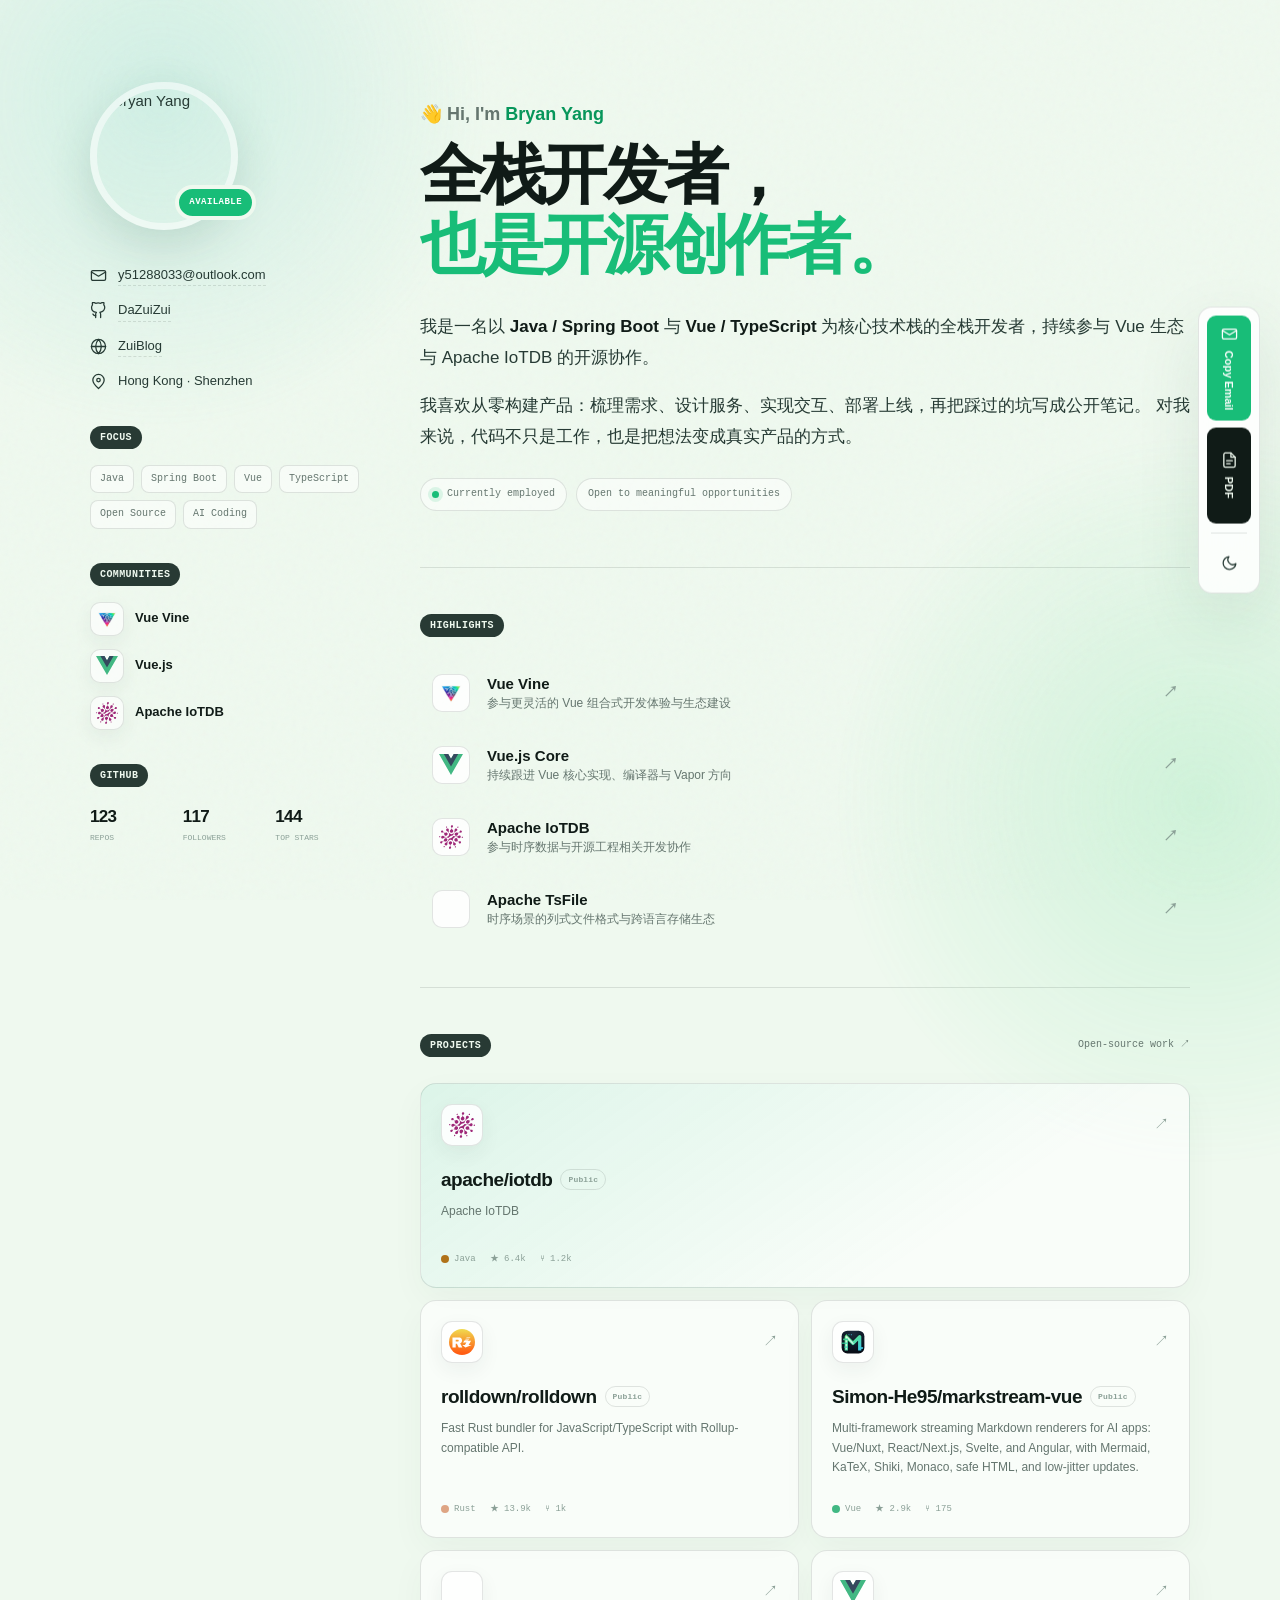
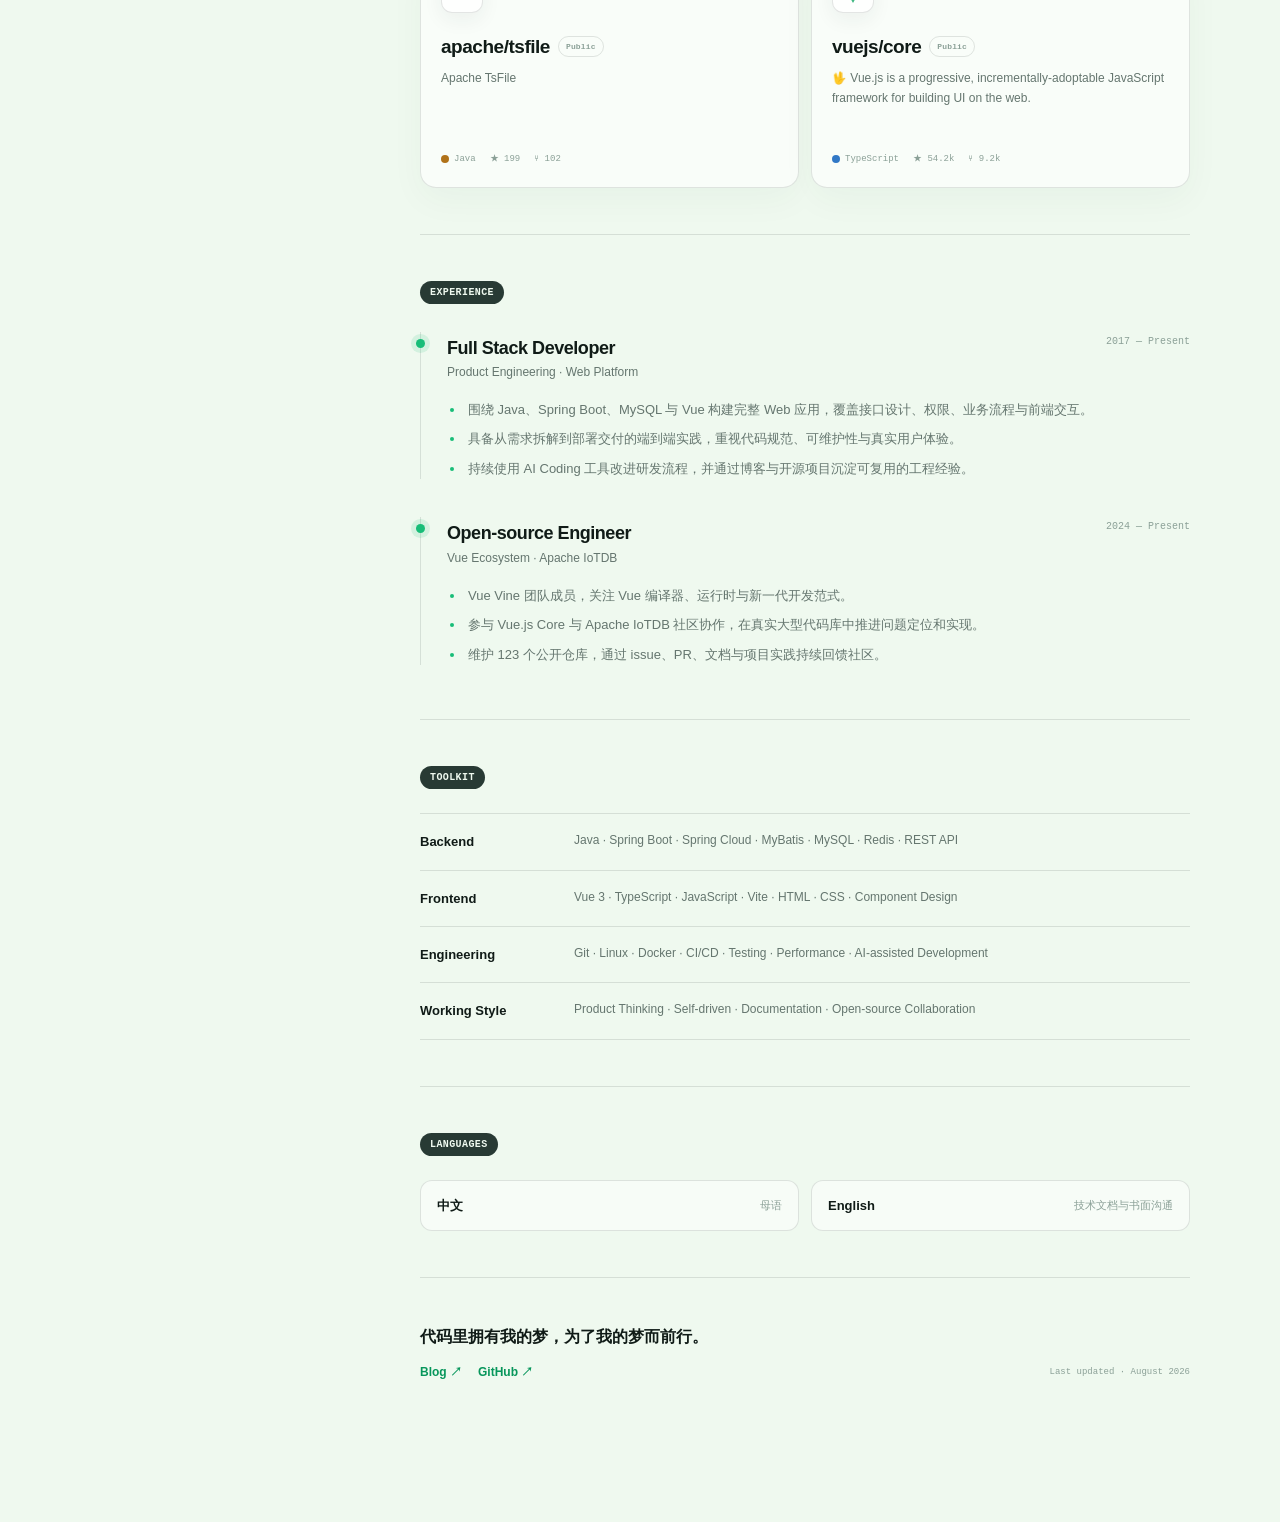
==== resume/index.html @ cf619bc3 "feat: add personal resume page" ====
<!--
    Licensed to the Apache Software Foundation (ASF) under one
    or more contributor license agreements. See the NOTICE file
    distributed with this work for additional information
    regarding copyright ownership. The ASF licenses this file
    to you under the Apache License, Version 2.0 (the
    "License"); you may not use this file except in compliance
    with the License. You may obtain a copy of the License at

        http://www.apache.org/licenses/LICENSE-2.0

    Unless required by applicable law or agreed to in writing,
    software distributed under the License is distributed on an
    "AS IS" BASIS, WITHOUT WARRANTIES OR CONDITIONS OF ANY
    KIND, either express or implied. See the License for the
    specific language governing permissions and limitations
    under the License.
-->
<!DOCTYPE html>
<html lang="zh-CN">
<head>
    <meta charset="UTF-8">
    <meta name="viewport" content="width=device-width, initial-scale=1.0">
    <meta name="description" content="Bryan Yang（DaZuiZui）的全栈开发与开源贡献简历。">
    <meta name="theme-color" content="#eff9ef">
    <meta property="og:title" content="Bryan Yang · Resume">
    <meta property="og:description" content="Full Stack Developer · Open-source Engineer">
    <title>Bryan Yang · Resume</title>
    <link rel="stylesheet" href="styles.css?v=7">
</head>
<body>
    <div class="ambient ambient-one" aria-hidden="true"></div>
    <div class="ambient ambient-two" aria-hidden="true"></div>

    <div class="resume-shell">
        <aside class="profile-column" aria-label="个人资料">
            <div class="avatar-wrap">
                <img
                    class="avatar"
                    src="https://avatars.githubusercontent.com/u/66861267?v=4"
                    alt="Bryan Yang"
                    width="160"
                    height="160"
                >
                <span class="availability" title="Open to interesting ideas">Available</span>
            </div>

            <div class="identity-mobile">
                <p class="hello">👋 Hi, I'm <strong>Bryan Yang</strong></p>
                <h1>全栈开发者，<br><span>也是开源创作者。</span></h1>
            </div>

            <nav class="contact-list" aria-label="联系方式">
                <a href="mailto:y51288033@outlook.com">
                    <svg aria-hidden="true"><use href="#icon-mail"></use></svg>
                    <span>y51288033@outlook.com</span>
                </a>
                <a href="https://github.com/DaZuiZui" target="_blank" rel="noreferrer">
                    <svg aria-hidden="true"><use href="#icon-github"></use></svg>
                    <span>DaZuiZui</span>
                </a>
                <a href="https://dazuizui.github.io/ZuiBlog2/" target="_blank" rel="noreferrer">
                    <svg aria-hidden="true"><use href="#icon-globe"></use></svg>
                    <span>ZuiBlog</span>
                </a>
                <span>
                    <svg aria-hidden="true"><use href="#icon-map"></use></svg>
                    <span>Hong Kong · Shenzhen</span>
                </span>
            </nav>

            <section class="side-section">
                <h2 class="pill-title">Focus</h2>
                <div class="tag-cloud">
                    <span>Java</span>
                    <span>Spring Boot</span>
                    <span>Vue</span>
                    <span>TypeScript</span>
                    <span>Open Source</span>
                    <span>AI Coding</span>
                </div>
            </section>

            <section class="side-section">
                <h2 class="pill-title">Communities</h2>
                <div class="community-list">
                    <a href="https://github.com/vue-vine" target="_blank" rel="noreferrer">
                        <span class="community-logo"><img src="assets/logos/vue-vine.png" alt="Vue Vine logo"></span>
                        <span><strong>Vue Vine</strong></span>
                    </a>
                    <a href="https://github.com/vuejs/core" target="_blank" rel="noreferrer">
                        <span class="community-logo"><img src="assets/logos/vue.svg" alt="Vue.js logo"></span>
                        <span><strong>Vue.js</strong></span>
                    </a>
                    <a href="https://github.com/apache/iotdb" target="_blank" rel="noreferrer">
                        <span class="community-logo"><img src="assets/logos/iotdb.svg" alt="Apache IoTDB logo"></span>
                        <span><strong>Apache IoTDB</strong></span>
                    </a>
                </div>
            </section>

            <section class="side-section stats-section" aria-label="GitHub 数据">
                <h2 class="pill-title">GitHub</h2>
                <div class="mini-stats">
                    <div><strong>123</strong><span>Repos</span></div>
                    <div><strong>117</strong><span>Followers</span></div>
                    <div><strong>144</strong><span>Top stars</span></div>
                </div>
            </section>
        </aside>

        <main class="resume-content">
            <header class="intro reveal">
                <p class="hello">👋 Hi, I'm <strong>Bryan Yang</strong></p>
                <h1>全栈开发者，<br><span>也是开源创作者。</span></h1>
                <div class="intro-copy">
                    <p>
                        我是一名以 <strong>Java / Spring Boot</strong> 与 <strong>Vue / TypeScript</strong>
                        为核心技术栈的全栈开发者，持续参与 Vue 生态与 Apache IoTDB 的开源协作。
                    </p>
                    <p>
                        我喜欢从零构建产品：梳理需求、设计服务、实现交互、部署上线，再把踩过的坑写成公开笔记。
                        对我来说，代码不只是工作，也是把想法变成真实产品的方式。
                    </p>
                </div>
                <div class="intro-badges">
                    <span><i></i>Currently employed</span>
                    <span>Open to meaningful opportunities</span>
                </div>
            </header>

            <section class="resume-section reveal" id="updates">
                <h2 class="pill-title">Highlights</h2>
                <div class="highlight-list">
                    <a class="highlight-item" href="https://github.com/vue-vine" target="_blank" rel="noreferrer">
                        <span class="highlight-icon"><img src="assets/logos/vue-vine.png" alt="Vue Vine logo"></span>
                        <span>
                            <strong>Vue Vine</strong>
                            <small>参与更灵活的 Vue 组合式开发体验与生态建设</small>
                        </span>
                        <b>↗</b>
                    </a>
                    <a class="highlight-item" href="https://github.com/vuejs/core" target="_blank" rel="noreferrer">
                        <span class="highlight-icon"><img src="assets/logos/vue.svg" alt="Vue.js logo"></span>
                        <span>
                            <strong>Vue.js Core</strong>
                            <small>持续跟进 Vue 核心实现、编译器与 Vapor 方向</small>
                        </span>
                        <b>↗</b>
                    </a>
                    <a class="highlight-item" href="https://github.com/apache/iotdb" target="_blank" rel="noreferrer">
                        <span class="highlight-icon"><img src="assets/logos/iotdb.svg" alt="Apache IoTDB logo"></span>
                        <span>
                            <strong>Apache IoTDB</strong>
                            <small>参与时序数据与开源工程相关开发协作</small>
                        </span>
                        <b>↗</b>
                    </a>
                    <a class="highlight-item" href="https://github.com/apache/tsfile" target="_blank" rel="noreferrer">
                        <span class="highlight-icon"><img src="assets/logos/tsfile-mark.svg" alt="Apache TsFile logo"></span>
                        <span>
                            <strong>Apache TsFile</strong>
                            <small>时序场景的列式文件格式与跨语言存储生态</small>
                        </span>
                        <b>↗</b>
                    </a>
                </div>
            </section>

            <section class="resume-section reveal" id="projects">
                <div class="section-heading-row">
                    <h2 class="pill-title">Projects</h2>
                    <a href="https://github.com/DaZuiZui" target="_blank" rel="noreferrer">Open-source work ↗</a>
                </div>

                <div class="project-grid">
                    <a class="project-card featured-project project-card-wide" href="https://github.com/apache/iotdb" target="_blank" rel="noreferrer">
                        <div class="project-topline">
                            <span class="project-mark"><img src="assets/logos/iotdb.svg" alt="Apache IoTDB logo"></span>
                            <span class="project-arrow">↗</span>
                        </div>
                        <h3>apache/iotdb <span class="public-badge">Public</span></h3>
                        <p>Apache IoTDB</p>
                        <div class="project-meta">
                            <span><i class="language-dot java"></i>Java</span>
                            <span>★ 6.4k</span>
                            <span>⑂ 1.2k</span>
                        </div>
                    </a>

                    <a class="project-card" href="https://github.com/rolldown/rolldown" target="_blank" rel="noreferrer">
                        <div class="project-topline">
                            <span class="project-mark"><img src="assets/logos/rolldown.svg" alt="Rolldown logo"></span>
                            <span class="project-arrow">↗</span>
                        </div>
                        <h3>rolldown/rolldown <span class="public-badge">Public</span></h3>
                        <p>Fast Rust bundler for JavaScript/TypeScript with Rollup-compatible API.</p>
                        <div class="project-meta">
                            <span><i class="language-dot rust"></i>Rust</span>
                            <span>★ 13.9k</span>
                            <span>⑂ 1k</span>
                        </div>
                    </a>

                    <a class="project-card" href="https://github.com/Simon-He95/markstream-vue" target="_blank" rel="noreferrer">
                        <div class="project-topline">
                            <span class="project-mark"><img src="assets/logos/markstream.svg" alt="Markstream logo"></span>
                            <span class="project-arrow">↗</span>
                        </div>
                        <h3>Simon-He95/markstream-vue <span class="public-badge">Public</span></h3>
                        <p>Multi-framework streaming Markdown renderers for AI apps: Vue/Nuxt, React/Next.js, Svelte, and Angular, with Mermaid, KaTeX, Shiki, Monaco, safe HTML, and low-jitter updates.</p>
                        <div class="project-meta">
                            <span><i class="language-dot vue"></i>Vue</span>
                            <span>★ 2.9k</span>
                            <span>⑂ 175</span>
                        </div>
                    </a>

                    <a class="project-card" href="https://github.com/apache/tsfile" target="_blank" rel="noreferrer">
                        <div class="project-topline">
                            <span class="project-mark"><img src="assets/logos/tsfile-mark.svg" alt="Apache TsFile logo"></span>
                            <span class="project-arrow">↗</span>
                        </div>
                        <h3>apache/tsfile <span class="public-badge">Public</span></h3>
                        <p>Apache TsFile</p>
                        <div class="project-meta">
                            <span><i class="language-dot java"></i>Java</span>
                            <span>★ 199</span>
                            <span>⑂ 102</span>
                        </div>
                    </a>

                    <a class="project-card" href="https://github.com/vuejs/core" target="_blank" rel="noreferrer">
                        <div class="project-topline">
                            <span class="project-mark"><img src="assets/logos/vue.svg" alt="Vue.js logo"></span>
                            <span class="project-arrow">↗</span>
                        </div>
                        <h3>vuejs/core <span class="public-badge">Public</span></h3>
                        <p>🖖 Vue.js is a progressive, incrementally-adoptable JavaScript framework for building UI on the web.</p>
                        <div class="project-meta">
                            <span><i class="language-dot typescript"></i>TypeScript</span>
                            <span>★ 54.2k</span>
                            <span>⑂ 9.2k</span>
                        </div>
                    </a>
                </div>
            </section>

            <section class="resume-section reveal" id="experience">
                <h2 class="pill-title">Experience</h2>
                <article class="timeline-item">
                    <div class="timeline-head">
                        <div>
                            <h3>Full Stack Developer</h3>
                            <p>Product Engineering · Web Platform</p>
                        </div>
                        <time>2017 — Present</time>
                    </div>
                    <ul>
                        <li>围绕 Java、Spring Boot、MySQL 与 Vue 构建完整 Web 应用，覆盖接口设计、权限、业务流程与前端交互。</li>
                        <li>具备从需求拆解到部署交付的端到端实践，重视代码规范、可维护性与真实用户体验。</li>
                        <li>持续使用 AI Coding 工具改进研发流程，并通过博客与开源项目沉淀可复用的工程经验。</li>
                    </ul>
                </article>
                <article class="timeline-item">
                    <div class="timeline-head">
                        <div>
                            <h3>Open-source Engineer</h3>
                            <p>Vue Ecosystem · Apache IoTDB</p>
                        </div>
                        <time>2024 — Present</time>
                    </div>
                    <ul>
                        <li>Vue Vine 团队成员，关注 Vue 编译器、运行时与新一代开发范式。</li>
                        <li>参与 Vue.js Core 与 Apache IoTDB 社区协作，在真实大型代码库中推进问题定位和实现。</li>
                        <li>维护 123 个公开仓库，通过 issue、PR、文档与项目实践持续回馈社区。</li>
                    </ul>
                </article>
            </section>

            <section class="resume-section reveal" id="skills">
                <h2 class="pill-title">Toolkit</h2>
                <div class="skill-groups">
                    <div>
                        <h3>Backend</h3>
                        <p>Java · Spring Boot · Spring Cloud · MyBatis · MySQL · Redis · REST API</p>
                    </div>
                    <div>
                        <h3>Frontend</h3>
                        <p>Vue 3 · TypeScript · JavaScript · Vite · HTML · CSS · Component Design</p>
                    </div>
                    <div>
                        <h3>Engineering</h3>
                        <p>Git · Linux · Docker · CI/CD · Testing · Performance · AI-assisted Development</p>
                    </div>
                    <div>
                        <h3>Working Style</h3>
                        <p>Product Thinking · Self-driven · Documentation · Open-source Collaboration</p>
                    </div>
                </div>
            </section>

            <section class="resume-section reveal" id="languages">
                <h2 class="pill-title">Languages</h2>
                <div class="language-list">
                    <div><strong>中文</strong><span>母语</span></div>
                    <div><strong>English</strong><span>技术文档与书面沟通</span></div>
                </div>
            </section>

            <footer class="resume-footer reveal">
                <p>代码里拥有我的梦，为了我的梦而前行。</p>
                <div>
                    <a href="https://dazuizui.github.io/ZuiBlog2/" target="_blank" rel="noreferrer">Blog ↗</a>
                    <a href="https://github.com/DaZuiZui" target="_blank" rel="noreferrer">GitHub ↗</a>
                </div>
                <small>Last updated · August 2026</small>
            </footer>
        </main>
    </div>

    <div class="floating-actions" aria-label="简历操作">
        <button class="action-copy" type="button" id="copy-email">
            <svg aria-hidden="true"><use href="#icon-mail"></use></svg>
            <span>Copy Email</span>
        </button>
        <button class="action-print" type="button" id="print-resume">
            <svg aria-hidden="true"><use href="#icon-file"></use></svg>
            <span>PDF</span>
        </button>
        <span class="action-divider" aria-hidden="true"></span>
        <button class="action-theme" type="button" id="toggle-theme" aria-label="切换深浅主题">
            <svg class="moon-icon" aria-hidden="true"><use href="#icon-moon"></use></svg>
            <svg class="sun-icon" aria-hidden="true"><use href="#icon-sun"></use></svg>
        </button>
    </div>

    <div class="toast" id="toast" role="status" aria-live="polite"></div>

    <svg class="svg-defs" aria-hidden="true" focusable="false">
        <symbol id="icon-mail" viewBox="0 0 24 24"><path d="M4 5h16a2 2 0 0 1 2 2v10a2 2 0 0 1-2 2H4a2 2 0 0 1-2-2V7a2 2 0 0 1 2-2Z"/><path d="m22 7-10 6L2 7"/></symbol>
        <symbol id="icon-github" viewBox="0 0 24 24"><path d="M15 22v-4a4.8 4.8 0 0 0-1-3.5c3.3-.4 6.8-1.6 6.8-7A5.4 5.4 0 0 0 19.4 4 5 5 0 0 0 19.3.5S18.2.1 15 1.8a13.4 13.4 0 0 0-7 0C4.8.1 3.7.5 3.7.5A5 5 0 0 0 3.6 4a5.4 5.4 0 0 0-1.4 3.7c0 5.3 3.5 6.5 6.8 6.9A4.8 4.8 0 0 0 8 18v4"/><path d="M8 19c-3 .9-3-1.5-4-2"/></symbol>
        <symbol id="icon-globe" viewBox="0 0 24 24"><circle cx="12" cy="12" r="10"/><path d="M2 12h20M12 2a15.3 15.3 0 0 1 4 10 15.3 15.3 0 0 1-4 10 15.3 15.3 0 0 1-4-10 15.3 15.3 0 0 1 4-10Z"/></symbol>
        <symbol id="icon-map" viewBox="0 0 24 24"><path d="M20 10c0 5-8 12-8 12S4 15 4 10a8 8 0 1 1 16 0Z"/><circle cx="12" cy="10" r="2.5"/></symbol>
        <symbol id="icon-file" viewBox="0 0 24 24"><path d="M14 2H6a2 2 0 0 0-2 2v16a2 2 0 0 0 2 2h12a2 2 0 0 0 2-2V8Z"/><path d="M14 2v6h6M8 13h8M8 17h5"/></symbol>
        <symbol id="icon-moon" viewBox="0 0 24 24"><path d="M21 12.8A9 9 0 1 1 11.2 3 7 7 0 0 0 21 12.8Z"/></symbol>
        <symbol id="icon-sun" viewBox="0 0 24 24"><circle cx="12" cy="12" r="4"/><path d="M12 2v2M12 20v2M4.9 4.9l1.4 1.4M17.7 17.7l1.4 1.4M2 12h2M20 12h2M4.9 19.1l1.4-1.4M17.7 6.3l1.4-1.4"/></symbol>
    </svg>

    <script src="script.js"></script>
</body>
</html>
---- resume/styles.css ----
/*
 * Licensed to the Apache Software Foundation (ASF) under one
 * or more contributor license agreements. See the NOTICE file
 * distributed with this work for additional information
 * regarding copyright ownership. The ASF licenses this file
 * to you under the Apache License, Version 2.0 (the
 * "License"); you may not use this file except in compliance
 * with the License. You may obtain a copy of the License at
 *
 *     http://www.apache.org/licenses/LICENSE-2.0
 *
 * Unless required by applicable law or agreed to in writing,
 * software distributed under the License is distributed on an
 * "AS IS" BASIS, WITHOUT WARRANTIES OR CONDITIONS OF ANY
 * KIND, either express or implied. See the License for the
 * specific language governing permissions and limitations
 * under the License.
 */

:root {
    color-scheme: light;
    --bg: #eff9ef;
    --bg-soft: rgba(255, 255, 255, 0.5);
    --surface: rgba(255, 255, 255, 0.62);
    --surface-strong: rgba(255, 255, 255, 0.84);
    --ink: #263a34;
    --ink-strong: #101b17;
    --muted: #65766f;
    --faint: #8ba097;
    --line: rgba(38, 58, 52, 0.13);
    --accent: #18bd78;
    --accent-strong: #07965b;
    --accent-soft: rgba(24, 189, 120, 0.13);
    --chip: #283a34;
    --shadow: 0 22px 65px rgba(28, 75, 57, 0.1);
    --radius: 16px;
    --font: Inter, ui-sans-serif, -apple-system, BlinkMacSystemFont, "Segoe UI", "PingFang SC", "Microsoft YaHei", sans-serif;
    --mono: "SFMono-Regular", Consolas, "Liberation Mono", monospace;
}

html[data-theme="dark"] {
    color-scheme: dark;
    --bg: #111c18;
    --bg-soft: rgba(24, 39, 34, 0.68);
    --surface: rgba(29, 48, 41, 0.74);
    --surface-strong: rgba(35, 56, 48, 0.96);
    --ink: #c9d8d2;
    --ink-strong: #f2faf6;
    --muted: #93a89f;
    --faint: #6d8179;
    --line: rgba(226, 244, 236, 0.12);
    --accent: #44dc9d;
    --accent-strong: #62e8b0;
    --accent-soft: rgba(68, 220, 157, 0.12);
    --chip: #e5f4ed;
    --shadow: 0 22px 65px rgba(0, 0, 0, 0.24);
}

* {
    box-sizing: border-box;
    margin: 0;
    padding: 0;
}

html {
    scroll-behavior: smooth;
}

body {
    min-height: 100vh;
    overflow-x: hidden;
    background: var(--bg);
    color: var(--ink);
    font-family: var(--font);
    font-size: 15px;
    line-height: 1.65;
    -webkit-font-smoothing: antialiased;
    transition: background 220ms ease, color 220ms ease;
}

body::before {
    content: "";
    position: fixed;
    inset: 0;
    z-index: -3;
    opacity: 0.36;
    background-image: url("data:image/svg+xml,%3Csvg viewBox='0 0 220 220' xmlns='http://www.w3.org/2000/svg'%3E%3Cfilter id='n'%3E%3CfeTurbulence type='fractalNoise' baseFrequency='.78' numOctaves='3' stitchTiles='stitch'/%3E%3C/filter%3E%3Crect width='100%25' height='100%25' filter='url(%23n)' opacity='.09'/%3E%3C/svg%3E");
    pointer-events: none;
}

::selection {
    background: var(--accent);
    color: #fff;
}

a {
    color: inherit;
}

button,
a {
    -webkit-tap-highlight-color: transparent;
}

button {
    font: inherit;
}

.ambient {
    position: fixed;
    z-index: -2;
    border-radius: 50%;
    filter: blur(1px);
    pointer-events: none;
}

.ambient-one {
    width: 680px;
    height: 680px;
    top: -240px;
    left: -180px;
    background: radial-gradient(circle, rgba(103, 207, 195, 0.22), transparent 68%);
}

.ambient-two {
    width: 760px;
    height: 760px;
    right: -300px;
    bottom: -280px;
    background: radial-gradient(circle, rgba(86, 220, 136, 0.2), transparent 68%);
}

.resume-shell {
    width: min(calc(100% - 48px), 1100px);
    margin: 0 auto;
    display: grid;
    grid-template-columns: 270px minmax(0, 1fr);
    gap: 60px;
    padding: 82px 0 140px;
}

.profile-column {
    position: sticky;
    top: 54px;
    align-self: start;
    display: flex;
    flex-direction: column;
    gap: 34px;
}

.avatar-wrap {
    position: relative;
    width: fit-content;
}

.avatar {
    width: 148px;
    height: 148px;
    display: block;
    object-fit: cover;
    border: 7px solid rgba(255, 255, 255, 0.52);
    border-radius: 50%;
    box-shadow: 0 16px 45px rgba(29, 88, 67, 0.16);
}

.availability {
    position: absolute;
    right: -18px;
    bottom: 10px;
    padding: 6px 10px;
    border: 4px solid var(--bg);
    border-radius: 999px;
    background: var(--accent);
    color: #fff;
    font-family: var(--mono);
    font-size: 9px;
    font-weight: 700;
    letter-spacing: 0.05em;
    text-transform: uppercase;
}

.identity-mobile {
    display: none;
}

.contact-list {
    display: flex;
    flex-direction: column;
    gap: 13px;
}

.contact-list a,
.contact-list > span {
    width: fit-content;
    display: flex;
    align-items: center;
    gap: 11px;
    color: var(--ink);
    text-decoration: none;
    font-size: 13px;
}

.contact-list a span {
    border-bottom: 1px dashed var(--line);
    transition: border-color 180ms ease, color 180ms ease;
}

.contact-list a:hover span {
    border-color: var(--accent);
    color: var(--accent-strong);
}

.contact-list svg,
.floating-actions svg {
    width: 17px;
    height: 17px;
    flex: 0 0 auto;
    fill: none;
    stroke: currentColor;
    stroke-linecap: round;
    stroke-linejoin: round;
    stroke-width: 1.8;
}

.side-section {
    display: flex;
    flex-direction: column;
    gap: 16px;
}

.pill-title {
    width: fit-content;
    padding: 5px 10px;
    border-radius: 999px;
    background: var(--chip);
    color: var(--bg);
    font-family: var(--mono);
    font-size: 10px;
    font-weight: 700;
    line-height: 1.3;
    letter-spacing: 0.04em;
    text-transform: uppercase;
}

html[data-theme="dark"] .pill-title {
    color: #17231e;
}

.tag-cloud {
    display: flex;
    flex-wrap: wrap;
    gap: 7px;
}

.tag-cloud span {
    padding: 5px 9px;
    border: 1px solid var(--line);
    border-radius: 8px;
    background: var(--bg-soft);
    color: var(--muted);
    font-family: var(--mono);
    font-size: 10px;
}

.community-list {
    display: flex;
    flex-direction: column;
    gap: 13px;
}

.community-list a {
    width: fit-content;
    display: flex;
    align-items: center;
    gap: 11px;
    text-decoration: none;
}

.community-logo {
    width: 34px;
    height: 34px;
    display: grid;
    place-items: center;
    flex: 0 0 auto;
    padding: 5px;
    overflow: hidden;
    border: 1px solid var(--line);
    border-radius: 10px;
    background: var(--surface);
    box-shadow: 0 7px 20px rgba(38, 58, 52, 0.06);
}

.community-logo img,
.highlight-icon img,
.project-mark img {
    width: 100%;
    height: 100%;
    display: block;
    object-fit: contain;
}

.community-list a > span:last-child {
    display: flex;
    flex-direction: column;
    line-height: 1.3;
}

.community-list strong {
    color: var(--ink-strong);
    font-size: 13px;
}

.community-list small {
    color: var(--faint);
    font-family: var(--mono);
    font-size: 9px;
}

.mini-stats {
    display: grid;
    grid-template-columns: repeat(3, 1fr);
    gap: 8px;
}

.mini-stats div {
    min-width: 0;
}

.mini-stats strong,
.mini-stats span {
    display: block;
}

.mini-stats strong {
    color: var(--ink-strong);
    font-size: 17px;
    letter-spacing: -0.04em;
}

.mini-stats span {
    color: var(--faint);
    font-family: var(--mono);
    font-size: 8px;
    text-transform: uppercase;
}

.resume-content {
    min-width: 0;
}

.intro {
    padding: 18px 0 56px;
}

.hello {
    color: var(--muted);
    font-size: 18px;
    font-weight: 650;
}

.hello strong {
    color: var(--accent-strong);
}

.intro h1,
.identity-mobile h1 {
    margin-top: 10px;
    color: var(--ink-strong);
    font-size: clamp(44px, 5.1vw, 68px);
    font-weight: 800;
    line-height: 1.08;
    letter-spacing: -0.06em;
}

.intro h1 span,
.identity-mobile h1 span {
    color: var(--accent);
}

.intro-copy {
    max-width: 770px;
    margin-top: 30px;
    color: var(--ink);
    font-size: 17px;
    line-height: 1.85;
}

.intro-copy p + p {
    margin-top: 16px;
}

.intro-copy strong {
    color: var(--ink-strong);
}

.intro-badges {
    display: flex;
    flex-wrap: wrap;
    gap: 9px;
    margin-top: 26px;
}

.intro-badges span {
    display: inline-flex;
    align-items: center;
    gap: 8px;
    padding: 7px 11px;
    border: 1px solid var(--line);
    border-radius: 999px;
    background: var(--bg-soft);
    color: var(--muted);
    font-family: var(--mono);
    font-size: 10px;
}

.intro-badges i {
    width: 7px;
    height: 7px;
    border-radius: 50%;
    background: var(--accent);
    box-shadow: 0 0 0 4px var(--accent-soft);
}

.resume-section {
    padding: 46px 0;
    border-top: 1px solid var(--line);
}

.section-heading-row {
    display: flex;
    align-items: center;
    justify-content: space-between;
    gap: 20px;
}

.section-heading-row > a {
    color: var(--muted);
    text-decoration: none;
    font-family: var(--mono);
    font-size: 10px;
}

.section-heading-row > a:hover {
    color: var(--accent-strong);
}

.highlight-list {
    display: flex;
    flex-direction: column;
    gap: 9px;
    margin-top: 24px;
}

.highlight-item {
    display: grid;
    grid-template-columns: 42px 1fr auto;
    align-items: center;
    gap: 13px;
    padding: 12px;
    border-radius: 13px;
    color: inherit;
    text-decoration: none;
    transition: background 180ms ease, transform 180ms ease;
}

.highlight-item:hover {
    background: var(--surface);
    transform: translateX(3px);
}

.highlight-icon {
    width: 38px;
    height: 38px;
    display: grid;
    place-items: center;
    padding: 6px;
    overflow: hidden;
    border: 1px solid var(--line);
    border-radius: 10px;
    background: var(--surface-strong);
}

.highlight-item > span:nth-child(2) {
    display: flex;
    flex-direction: column;
    line-height: 1.45;
}

.highlight-item strong {
    color: var(--ink-strong);
    font-size: 15px;
}

.highlight-item small {
    color: var(--muted);
    font-size: 12px;
}

.highlight-item b {
    color: var(--faint);
    font-size: 15px;
    transition: color 180ms ease, transform 180ms ease;
}

.highlight-item:hover b {
    color: var(--accent);
    transform: translate(2px, -2px);
}

.project-grid {
    display: grid;
    grid-template-columns: repeat(2, minmax(0, 1fr));
    gap: 12px;
    margin-top: 26px;
}

.project-card {
    min-height: 238px;
    display: flex;
    flex-direction: column;
    padding: 20px;
    overflow: hidden;
    border: 1px solid var(--line);
    border-radius: var(--radius);
    background: var(--surface);
    color: inherit;
    text-decoration: none;
    box-shadow: 0 12px 35px rgba(29, 76, 60, 0.04);
    transition: transform 200ms ease, box-shadow 200ms ease, border-color 200ms ease;
}

.project-card:hover {
    border-color: rgba(24, 189, 120, 0.4);
    box-shadow: var(--shadow);
    transform: translateY(-4px);
}

.project-card-wide {
    min-height: 205px;
    grid-column: 1 / -1;
}

.featured-project {
    background:
        linear-gradient(145deg, rgba(24, 189, 120, 0.13), transparent 70%),
        var(--surface);
}

.project-topline {
    display: flex;
    align-items: center;
    justify-content: space-between;
}

.project-mark {
    width: 42px;
    height: 42px;
    display: grid;
    place-items: center;
    padding: 7px;
    overflow: hidden;
    border: 1px solid var(--line);
    border-radius: 11px;
    background: var(--surface-strong);
    box-shadow: 0 7px 20px rgba(38, 58, 52, 0.06);
}

.project-arrow {
    color: var(--faint);
    transition: color 180ms ease, transform 180ms ease;
}

.project-card:hover .project-arrow {
    color: var(--accent);
    transform: translate(2px, -2px);
}

.project-card h3 {
    display: flex;
    align-items: center;
    flex-wrap: wrap;
    gap: 8px;
    margin-top: 18px;
    color: var(--ink-strong);
    font-size: 19px;
    letter-spacing: -0.025em;
}

.public-badge {
    padding: 3px 7px;
    border: 1px solid var(--line);
    border-radius: 999px;
    color: var(--faint);
    font-family: var(--mono);
    font-size: 8px;
    font-weight: 600;
    letter-spacing: 0.02em;
}

.project-card p {
    margin-top: 7px;
    color: var(--muted);
    font-size: 12px;
    line-height: 1.65;
}

.project-meta {
    display: flex;
    flex-wrap: wrap;
    gap: 14px;
    margin-top: auto;
    padding-top: 18px;
    color: var(--faint);
    font-family: var(--mono);
    font-size: 9px;
}

.project-meta span {
    display: inline-flex;
    align-items: center;
    gap: 5px;
}

.language-dot {
    width: 8px;
    height: 8px;
    display: inline-block;
    border-radius: 50%;
}

.language-dot.java { background: #b07219; }
.language-dot.vue { background: #41b883; }
.language-dot.rust { background: #dea584; }
.language-dot.typescript { background: #3178c6; }

.timeline-item {
    position: relative;
    margin-top: 28px;
    padding: 2px 0 0 26px;
    border-left: 1px solid var(--line);
}

.timeline-item::before {
    content: "";
    position: absolute;
    top: 7px;
    left: -5px;
    width: 9px;
    height: 9px;
    border-radius: 50%;
    background: var(--accent);
    box-shadow: 0 0 0 5px var(--accent-soft);
}

.timeline-item + .timeline-item {
    margin-top: 38px;
}

.timeline-head {
    display: flex;
    align-items: flex-start;
    justify-content: space-between;
    gap: 22px;
}

.timeline-head h3 {
    color: var(--ink-strong);
    font-size: 18px;
    letter-spacing: -0.025em;
}

.timeline-head p {
    color: var(--muted);
    font-size: 12px;
}

.timeline-head time {
    flex: 0 0 auto;
    color: var(--faint);
    font-family: var(--mono);
    font-size: 10px;
}

.timeline-item ul {
    margin-top: 16px;
    padding-left: 18px;
    color: var(--muted);
}

.timeline-item li {
    margin: 8px 0;
    padding-left: 3px;
    font-size: 13px;
}

.timeline-item li::marker {
    color: var(--accent);
}

.skill-groups {
    margin-top: 24px;
    border-top: 1px solid var(--line);
}

.skill-groups > div {
    display: grid;
    grid-template-columns: 130px 1fr;
    gap: 24px;
    padding: 17px 0;
    border-bottom: 1px solid var(--line);
}

.skill-groups h3 {
    color: var(--ink-strong);
    font-size: 13px;
}

.skill-groups p {
    color: var(--muted);
    font-size: 12px;
}

.language-list {
    display: grid;
    grid-template-columns: repeat(2, minmax(0, 1fr));
    gap: 12px;
    margin-top: 24px;
}

.language-list div {
    display: flex;
    align-items: center;
    justify-content: space-between;
    gap: 15px;
    padding: 14px 16px;
    border: 1px solid var(--line);
    border-radius: 12px;
    background: var(--bg-soft);
}

.language-list strong {
    color: var(--ink-strong);
    font-size: 13px;
}

.language-list span {
    color: var(--faint);
    font-size: 11px;
}

.resume-footer {
    display: flex;
    flex-wrap: wrap;
    align-items: center;
    gap: 12px 24px;
    padding: 46px 0 0;
    border-top: 1px solid var(--line);
}

.resume-footer p {
    width: 100%;
    color: var(--ink-strong);
    font-size: 16px;
    font-weight: 650;
}

.resume-footer div {
    display: flex;
    gap: 16px;
}

.resume-footer a {
    color: var(--accent-strong);
    font-size: 12px;
    font-weight: 700;
    text-decoration: none;
}

.resume-footer small {
    margin-left: auto;
    color: var(--faint);
    font-family: var(--mono);
    font-size: 9px;
}

.floating-actions {
    position: fixed;
    right: max(18px, calc((100vw - 1240px) / 2));
    top: 50%;
    z-index: 30;
    display: flex;
    flex-direction: column;
    align-items: stretch;
    gap: 7px;
    padding: 8px;
    border: 1px solid var(--line);
    border-radius: 14px;
    background: var(--surface-strong);
    box-shadow: var(--shadow);
    transform: translateY(-50%);
    backdrop-filter: blur(18px);
}

.floating-actions button {
    width: 44px;
    min-height: 42px;
    display: flex;
    align-items: center;
    justify-content: center;
    gap: 8px;
    padding: 10px 0;
    border: 0;
    border-radius: 9px;
    cursor: pointer;
    font-size: 11px;
    font-weight: 750;
    transition: transform 170ms ease, filter 170ms ease;
}

.floating-actions button:not(.action-theme) {
    min-height: 96px;
    flex-direction: column;
}

.floating-actions button:not(.action-theme) span {
    writing-mode: vertical-rl;
}

.floating-actions button:hover {
    filter: brightness(1.05);
    transform: translateY(-1px);
}

.action-copy {
    background: var(--accent);
    color: #fff;
}

.action-print {
    background: var(--ink-strong);
    color: var(--bg);
}

.action-theme {
    align-self: center;
    background: transparent;
    color: var(--ink);
}

.action-theme .sun-icon,
html[data-theme="dark"] .action-theme .moon-icon {
    display: none;
}

html[data-theme="dark"] .action-theme .sun-icon {
    display: block;
}

.action-divider {
    height: 1px;
    margin: 2px 4px;
    background: var(--line);
}

.toast {
    position: fixed;
    left: 50%;
    bottom: 26px;
    z-index: 50;
    padding: 10px 15px;
    border: 1px solid var(--line);
    border-radius: 10px;
    background: var(--surface-strong);
    color: var(--ink-strong);
    box-shadow: var(--shadow);
    font-size: 11px;
    opacity: 0;
    pointer-events: none;
    transform: translate(-50%, 15px);
    transition: opacity 180ms ease, transform 180ms ease;
    backdrop-filter: blur(16px);
}

.toast.show {
    opacity: 1;
    transform: translate(-50%, 0);
}

.svg-defs {
    position: absolute;
    width: 0;
    height: 0;
    overflow: hidden;
}

.reveal {
    opacity: 1;
    transform: none;
}

.reveal.visible {
    opacity: 1;
    transform: none;
}

@media (max-width: 900px) {
    .resume-shell {
        width: min(calc(100% - 40px), 760px);
        grid-template-columns: 1fr;
        gap: 36px;
        padding-top: 60px;
    }

    .profile-column {
        position: static;
        display: grid;
        grid-template-columns: 180px 1fr;
        gap: 28px 34px;
        align-items: start;
    }

    .identity-mobile {
        display: block;
        align-self: center;
    }

    .identity-mobile .hello {
        font-size: 15px;
    }

    .identity-mobile h1 {
        font-size: clamp(36px, 7vw, 52px);
    }

    .contact-list,
    .side-section {
        grid-column: span 1;
    }

    .stats-section {
        grid-column: 1 / -1;
    }

    .intro > .hello,
    .intro > h1 {
        display: none;
    }

    .intro {
        padding-top: 0;
    }

    .floating-actions {
        top: auto;
        right: 50%;
        bottom: 16px;
        flex-direction: row;
        transform: translateX(50%);
    }

    .floating-actions button span {
        display: inline;
        writing-mode: horizontal-tb;
    }

    .floating-actions button:not(.action-theme) span {
        writing-mode: horizontal-tb;
    }

    .floating-actions button {
        width: auto;
        min-height: 42px;
        padding: 0 12px;
    }

    .floating-actions button:not(.action-theme) {
        min-height: 42px;
        flex-direction: row;
    }

    .action-divider {
        width: 1px;
        height: auto;
        margin: 4px 2px;
    }
}

@media (max-width: 620px) {
    body {
        font-size: 14px;
    }

    .resume-shell {
        width: min(calc(100% - 32px), 520px);
        gap: 28px;
        padding: 42px 0 110px;
    }

    .profile-column {
        display: flex;
        gap: 30px;
    }

    .avatar {
        width: 112px;
        height: 112px;
        border-width: 5px;
    }

    .availability {
        right: -25px;
        bottom: 4px;
    }

    .identity-mobile .hello {
        font-size: 19px;
    }

    .identity-mobile h1 {
        margin-top: 12px;
        font-size: clamp(36px, 10.8vw, 48px);
        line-height: 1.07;
    }

    .contact-list {
        display: grid;
        grid-template-columns: 1fr;
        gap: 12px;
    }

    .contact-list a,
    .contact-list > span {
        font-size: 13px;
    }

    .side-section {
        width: 100%;
    }

    .community-list {
        display: grid;
        grid-template-columns: 1fr 1fr;
    }

    .stats-section,
    .side-section:nth-of-type(1) {
        display: none;
    }

    .intro {
        padding-bottom: 40px;
    }

    .intro-copy {
        margin-top: 0;
        font-size: 15px;
        line-height: 1.82;
    }

    .resume-section {
        padding: 38px 0;
    }

    .highlight-item {
        grid-template-columns: 38px 1fr;
        padding: 10px 0;
    }

    .highlight-item b {
        display: none;
    }

    .highlight-item small {
        margin-top: 3px;
        font-size: 11px;
    }

    .project-grid {
        grid-template-columns: 1fr;
    }

    .project-card-wide {
        grid-column: auto;
    }

    .project-card {
        min-height: 220px;
    }

    .timeline-head {
        flex-direction: column;
        gap: 6px;
    }

    .skill-groups > div {
        grid-template-columns: 1fr;
        gap: 5px;
    }

    .language-list {
        grid-template-columns: 1fr;
    }

    .resume-footer small {
        width: 100%;
        margin-left: 0;
    }

    .floating-actions {
        width: calc(100% - 32px);
        max-width: 360px;
        justify-content: center;
        padding: 7px;
    }

    .floating-actions button {
        flex: 1;
        padding: 0 10px;
    }

    .action-theme {
        flex: 0 0 42px !important;
    }
}

@media (prefers-reduced-motion: reduce) {
    html {
        scroll-behavior: auto;
    }

    *,
    *::before,
    *::after {
        animation-duration: 0.01ms !important;
        animation-iteration-count: 1 !important;
        transition-duration: 0.01ms !important;
    }

    .reveal {
        opacity: 1;
        transform: none;
    }
}

@page {
    size: A4;
    margin: 12mm;
}

@media print {
    :root,
    html[data-theme="dark"] {
        --bg: #fff;
        --bg-soft: #fff;
        --surface: #fff;
        --surface-strong: #fff;
        --ink: #2b3833;
        --ink-strong: #111916;
        --muted: #58655f;
        --faint: #77837e;
        --line: rgba(17, 25, 22, 0.16);
        --accent: #109d65;
        --accent-strong: #08794c;
        --accent-soft: rgba(16, 157, 101, 0.1);
        --chip: #263730;
    }

    body {
        background: #fff;
        font-size: 10px;
        print-color-adjust: exact;
        -webkit-print-color-adjust: exact;
    }

    body::before,
    .ambient,
    .floating-actions,
    .toast {
        display: none !important;
    }

    .resume-shell {
        width: 100%;
        grid-template-columns: 165px minmax(0, 1fr);
        gap: 28px;
        padding: 0;
    }

    .profile-column {
        position: static;
        gap: 20px;
    }

    .avatar {
        width: 92px;
        height: 92px;
        border-width: 4px;
    }

    .availability {
        display: none;
    }

    .contact-list a,
    .contact-list > span {
        font-size: 8px;
    }

    .community-logo {
        width: 24px;
        height: 24px;
        padding: 3px;
        border-radius: 6px;
    }

    .community-list strong {
        font-size: 9px;
    }

    .intro {
        padding: 4px 0 22px;
    }

    .hello {
        font-size: 12px;
    }

    .intro h1 {
        font-size: 32px;
    }

    .intro-copy {
        margin-top: 16px;
        font-size: 10px;
        line-height: 1.55;
    }

    .intro-copy p + p {
        margin-top: 8px;
    }

    .intro-badges {
        margin-top: 12px;
    }

    .resume-section {
        padding: 20px 0;
        break-inside: avoid;
    }

    .highlight-list,
    .project-grid,
    .skill-groups,
    .language-list {
        margin-top: 14px;
    }

    .project-card {
        min-height: 145px;
        padding: 12px;
        break-inside: avoid;
        box-shadow: none;
    }

    .project-mark {
        width: 28px;
        height: 28px;
        padding: 4px;
        border-radius: 7px;
    }

    .project-card h3 {
        margin-top: 8px;
        font-size: 12px;
    }

    .project-card p,
    .timeline-item li,
    .skill-groups p {
        font-size: 8px;
        line-height: 1.45;
    }

    .timeline-item {
        margin-top: 14px;
    }

    .timeline-head h3 {
        font-size: 12px;
    }

    .resume-footer {
        padding-top: 20px;
    }

    .reveal {
        opacity: 1 !important;
        transform: none !important;
    }
}
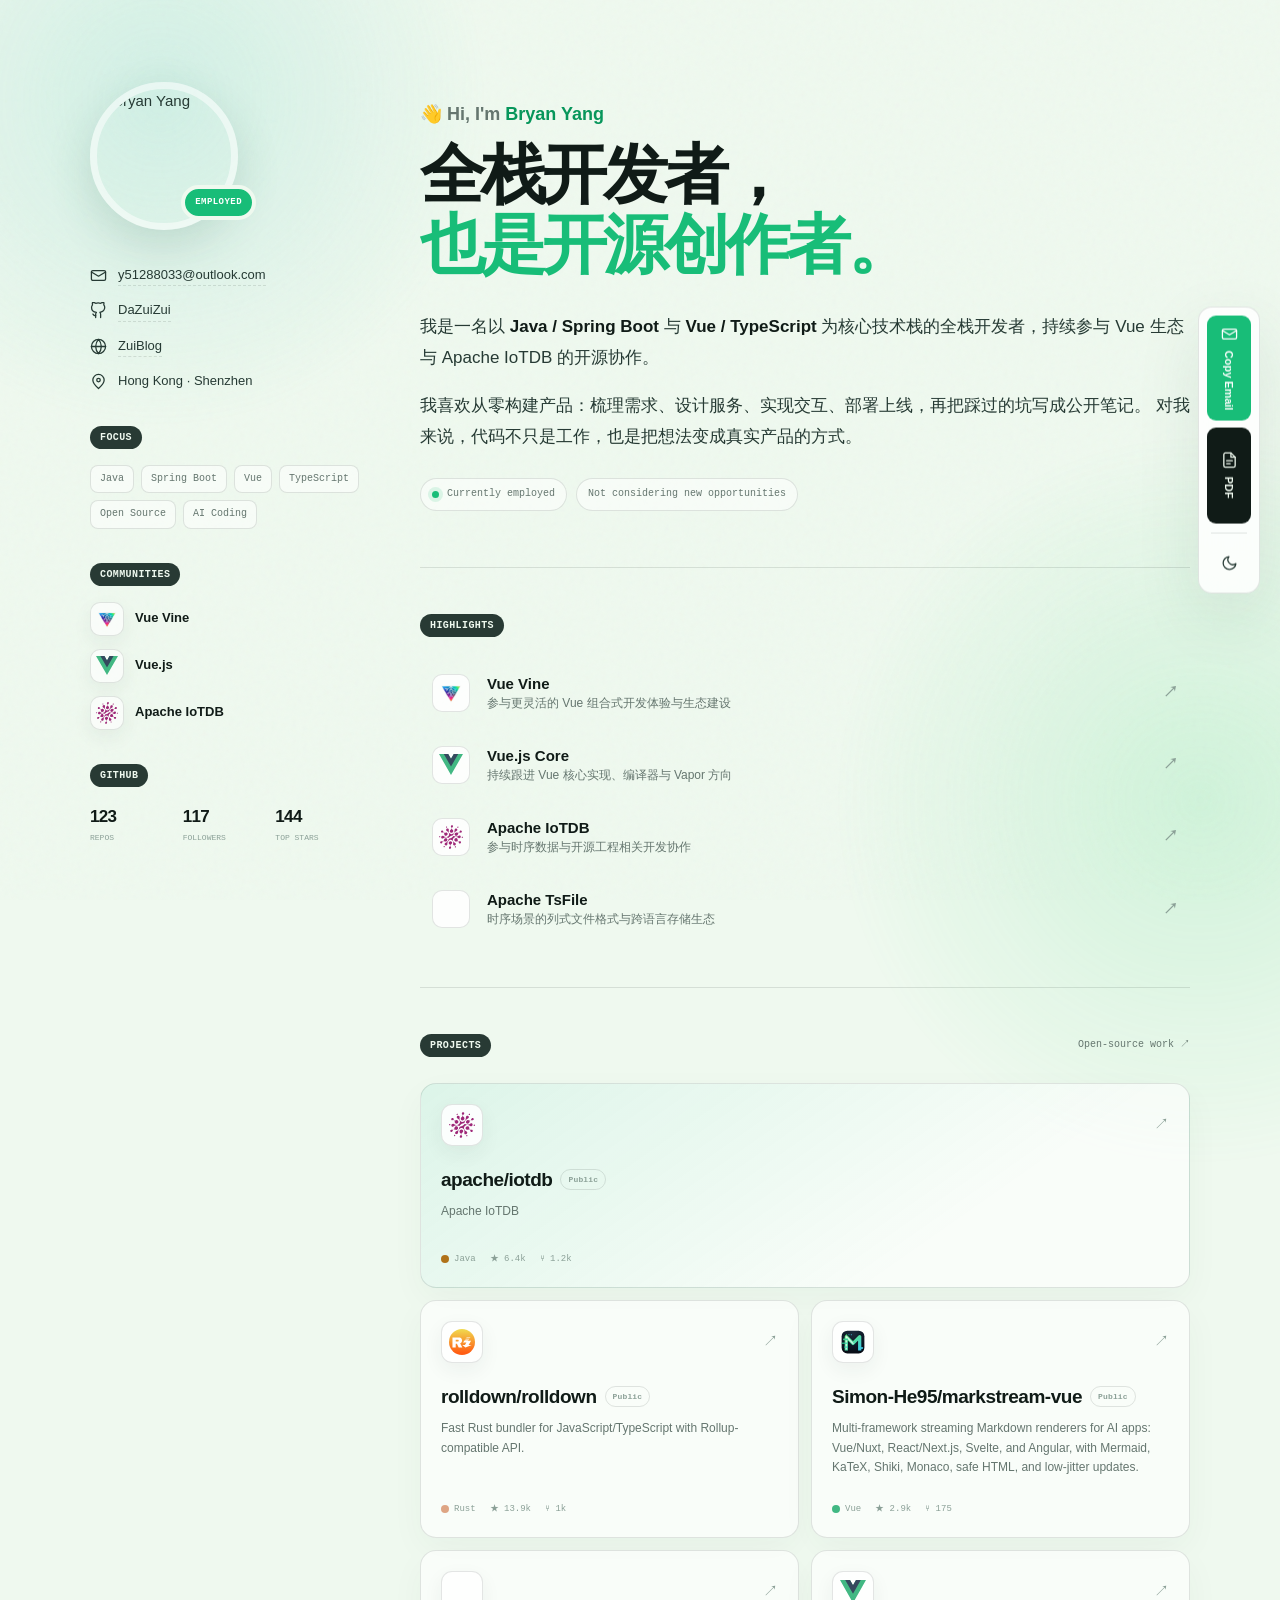
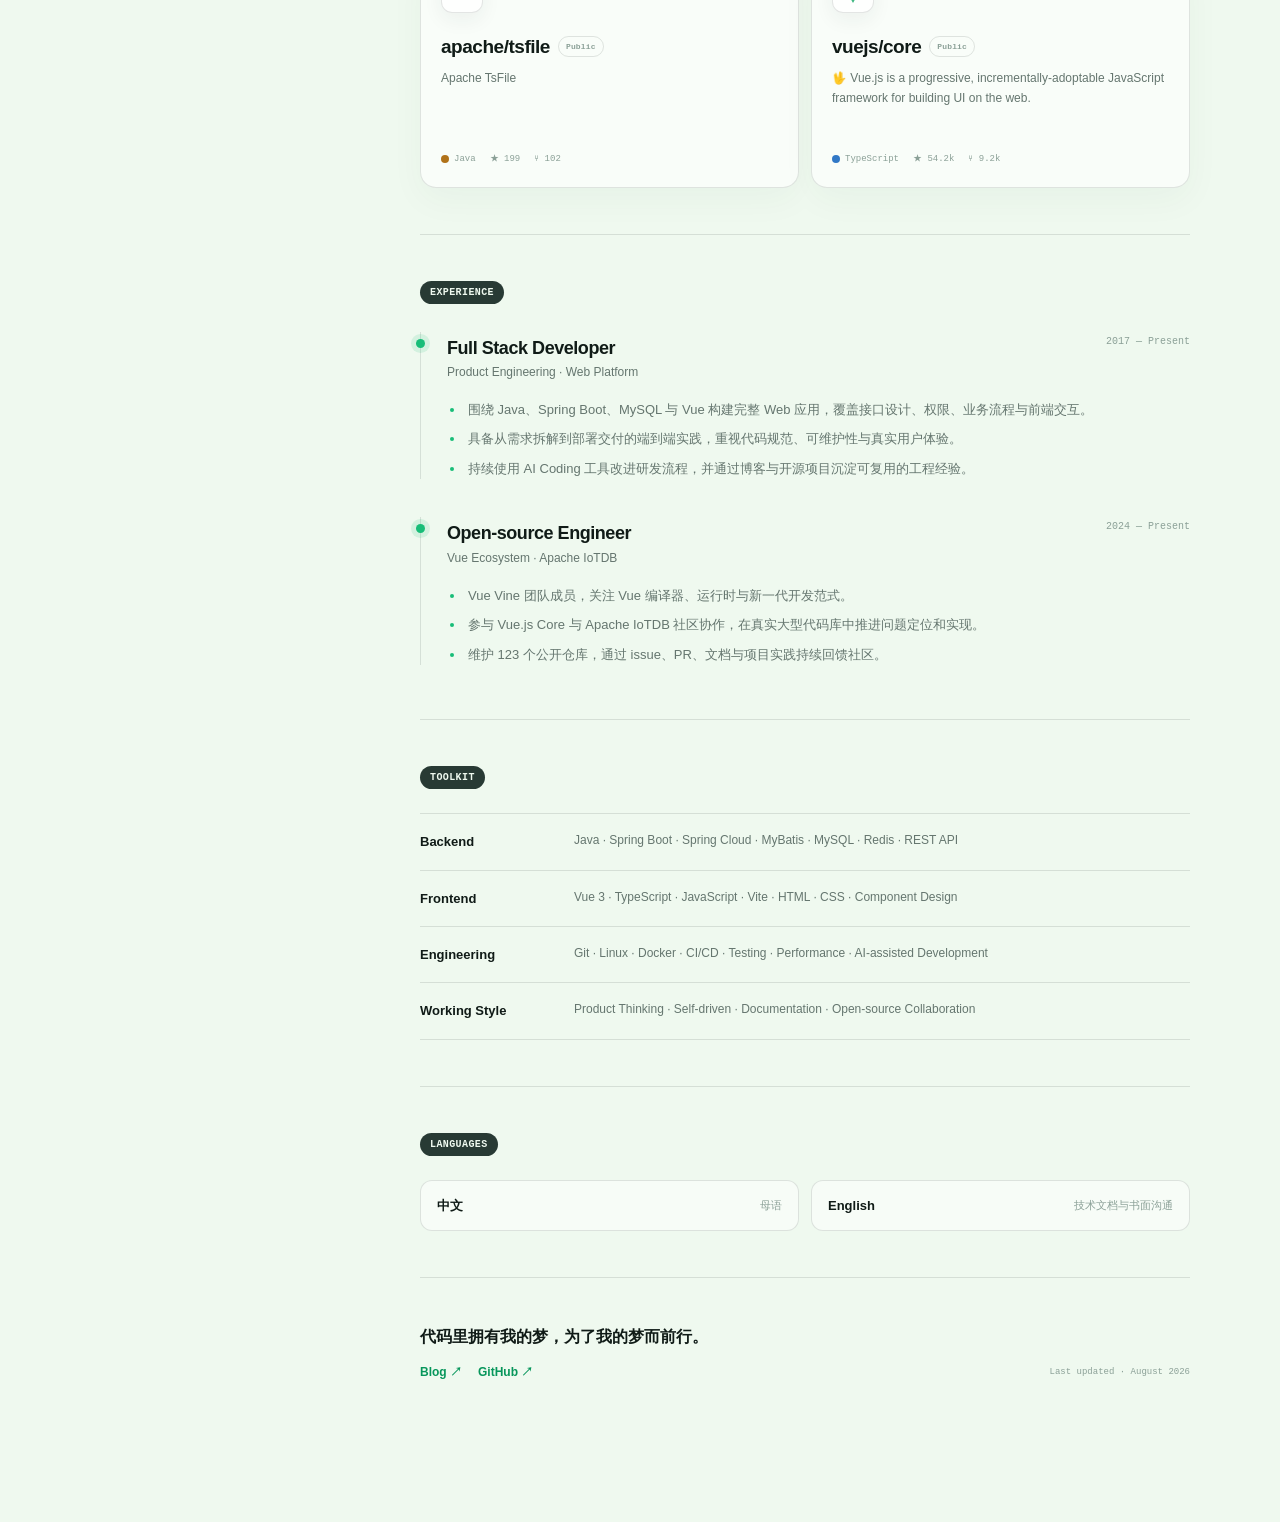
==== commit df6b30c3: "Update status to employed and not open to new opportunities." ====
--- a/resume/index.html
+++ b/resume/index.html
@@ -42,7 +42,7 @@
                     width="160"
                     height="160"
                 >
-                <span class="availability" title="Open to interesting ideas">Available</span>
+                <span class="availability" title="在职，暂不考虑新的机会">Employed</span>
             </div>
 
             <div class="identity-mobile">
@@ -125,7 +125,7 @@
                 </div>
                 <div class="intro-badges">
                     <span><i></i>Currently employed</span>
-                    <span>Open to meaningful opportunities</span>
+                    <span>Not considering new opportunities</span>
                 </div>
             </header>
 
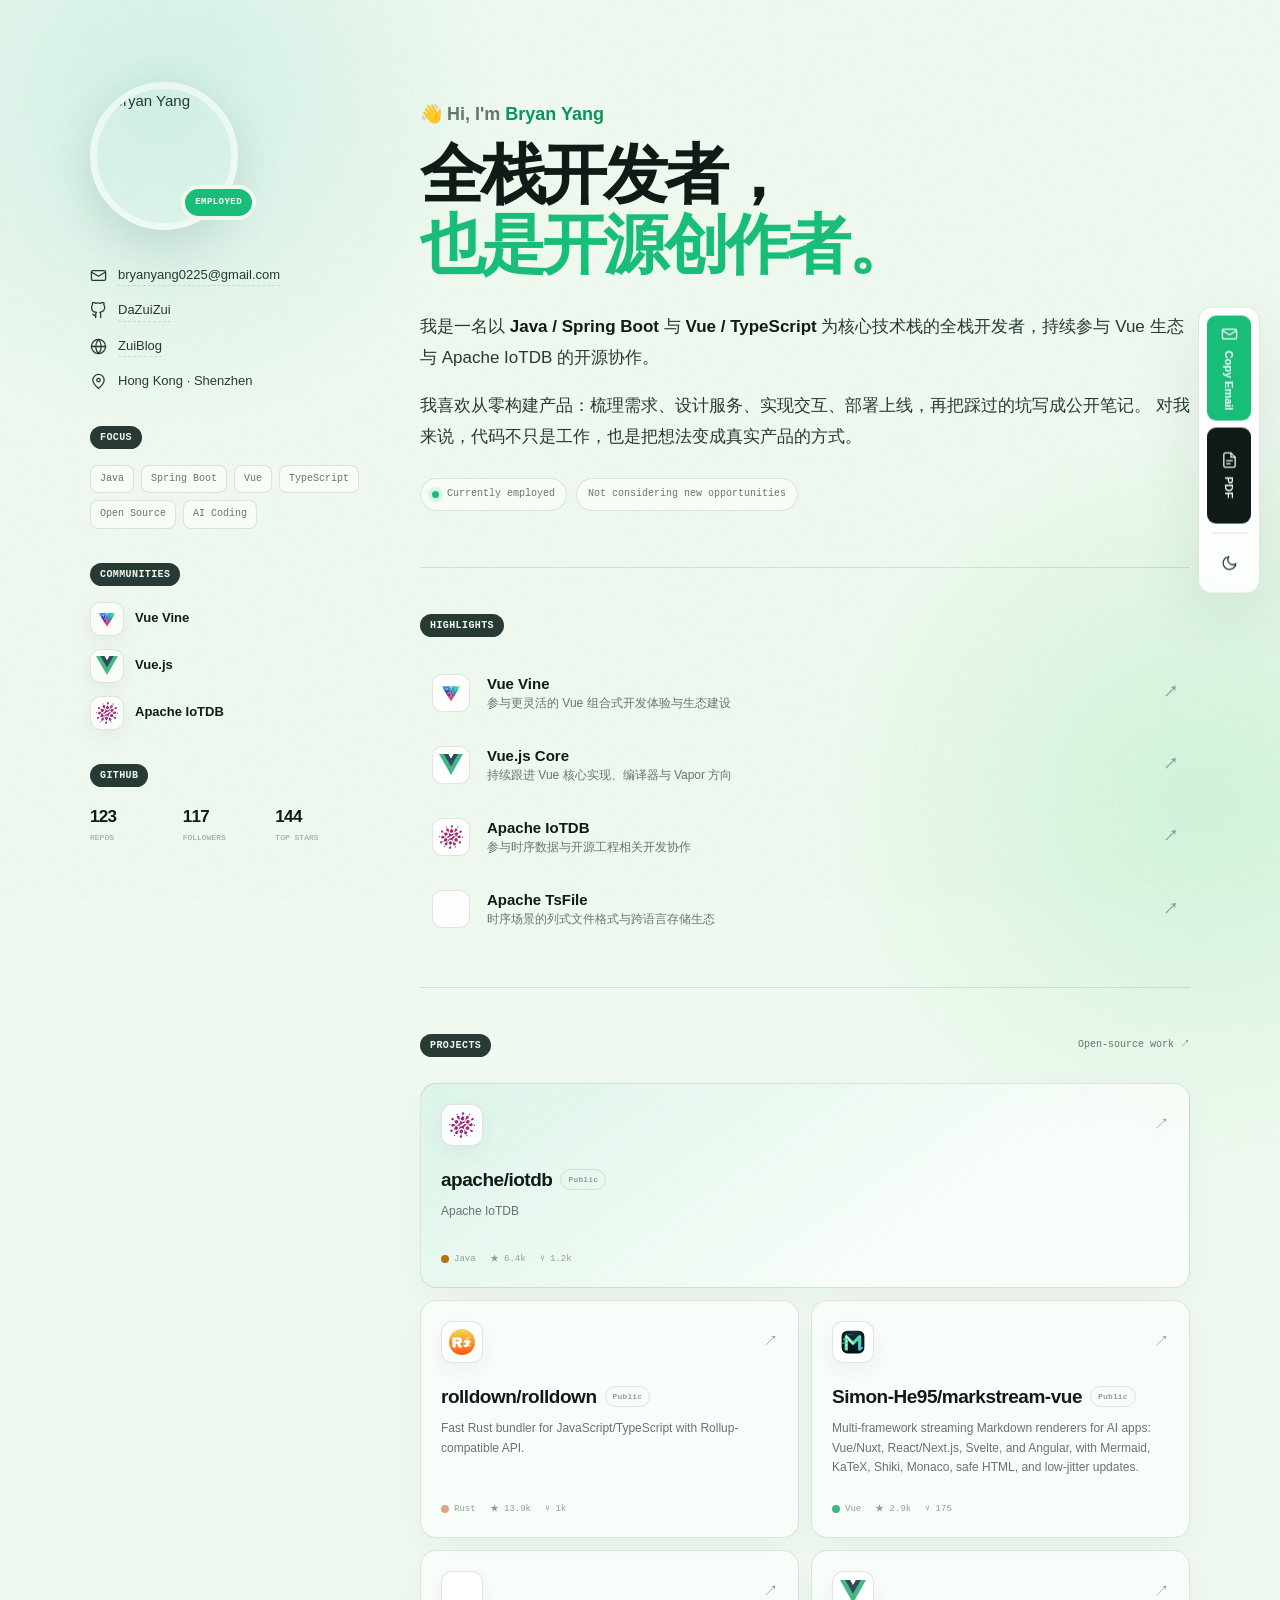
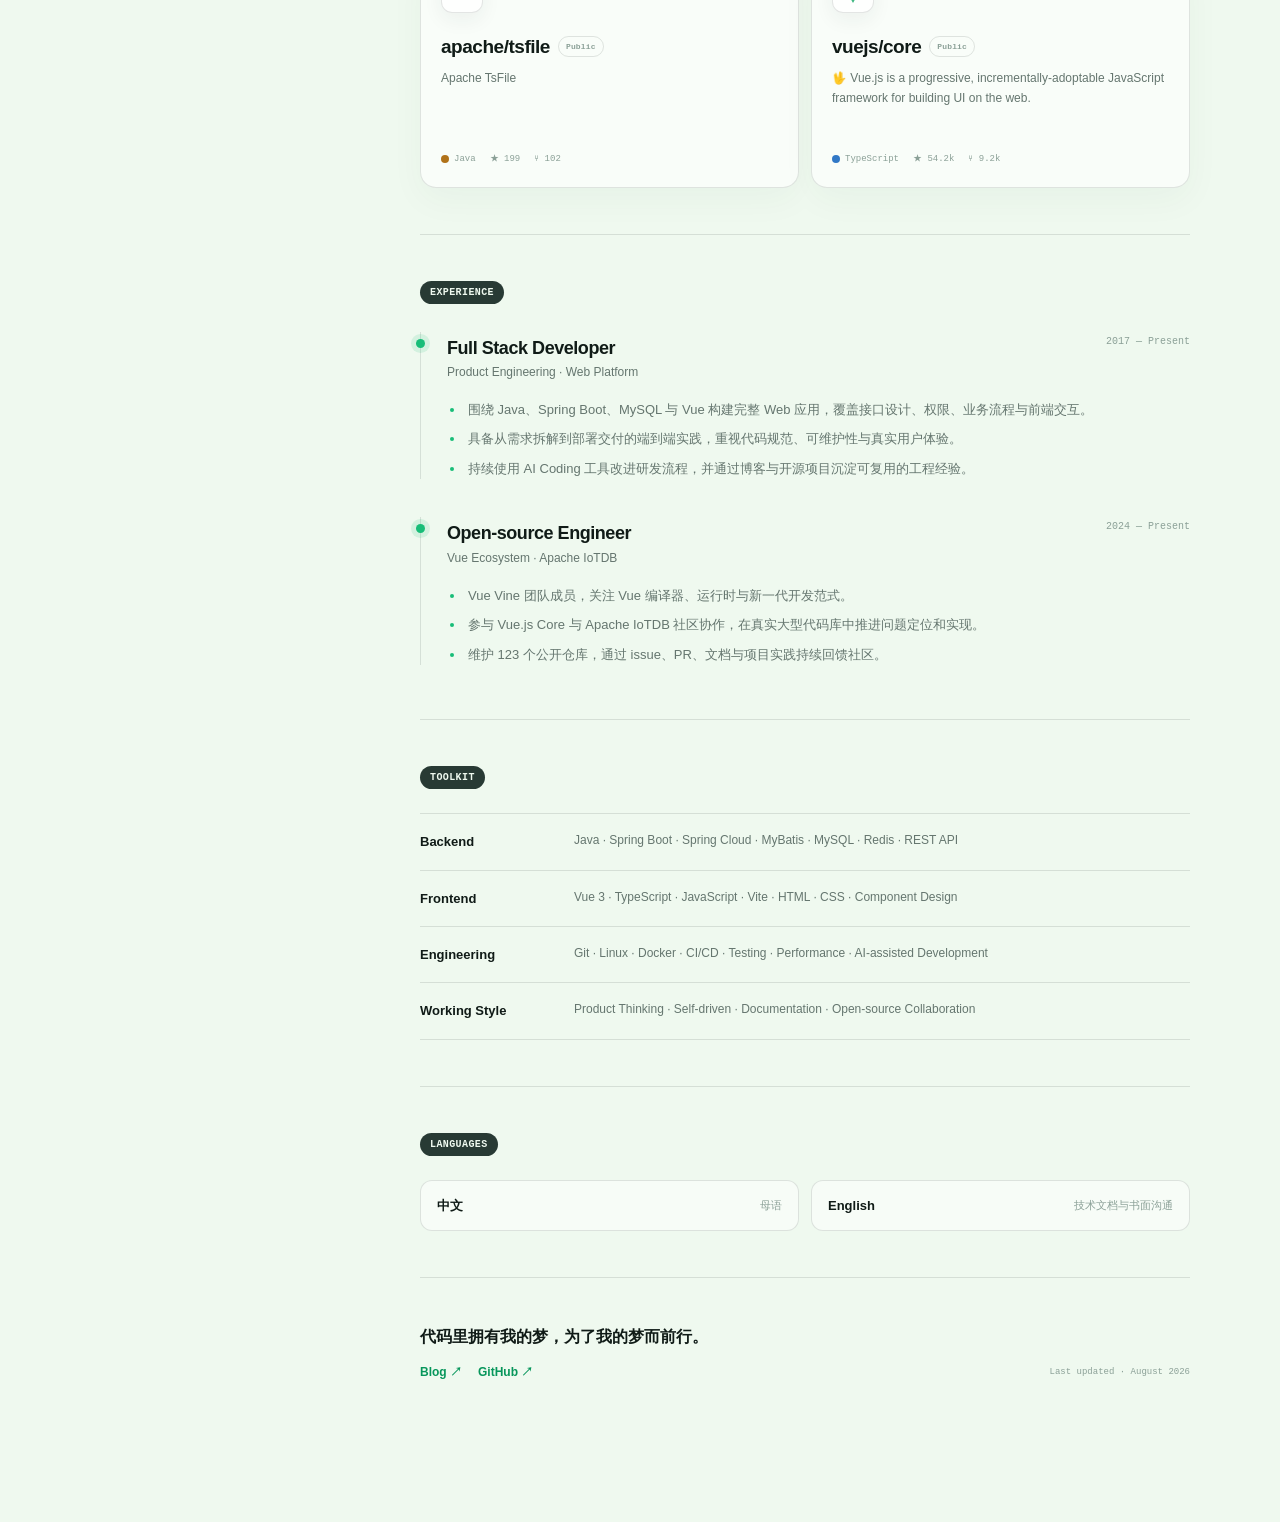
==== commit 1f3aef06: "Replace contact email with bryanyang0225@gmail.com." ====
--- a/resume/index.html
+++ b/resume/index.html
@@ -51,9 +51,9 @@
             </div>
 
             <nav class="contact-list" aria-label="联系方式">
-                <a href="mailto:y51288033@outlook.com">
+                <a href="mailto:bryanyang0225@gmail.com">
                     <svg aria-hidden="true"><use href="#icon-mail"></use></svg>
-                    <span>y51288033@outlook.com</span>
+                    <span>bryanyang0225@gmail.com</span>
                 </a>
                 <a href="https://github.com/DaZuiZui" target="_blank" rel="noreferrer">
                     <svg aria-hidden="true"><use href="#icon-github"></use></svg>
